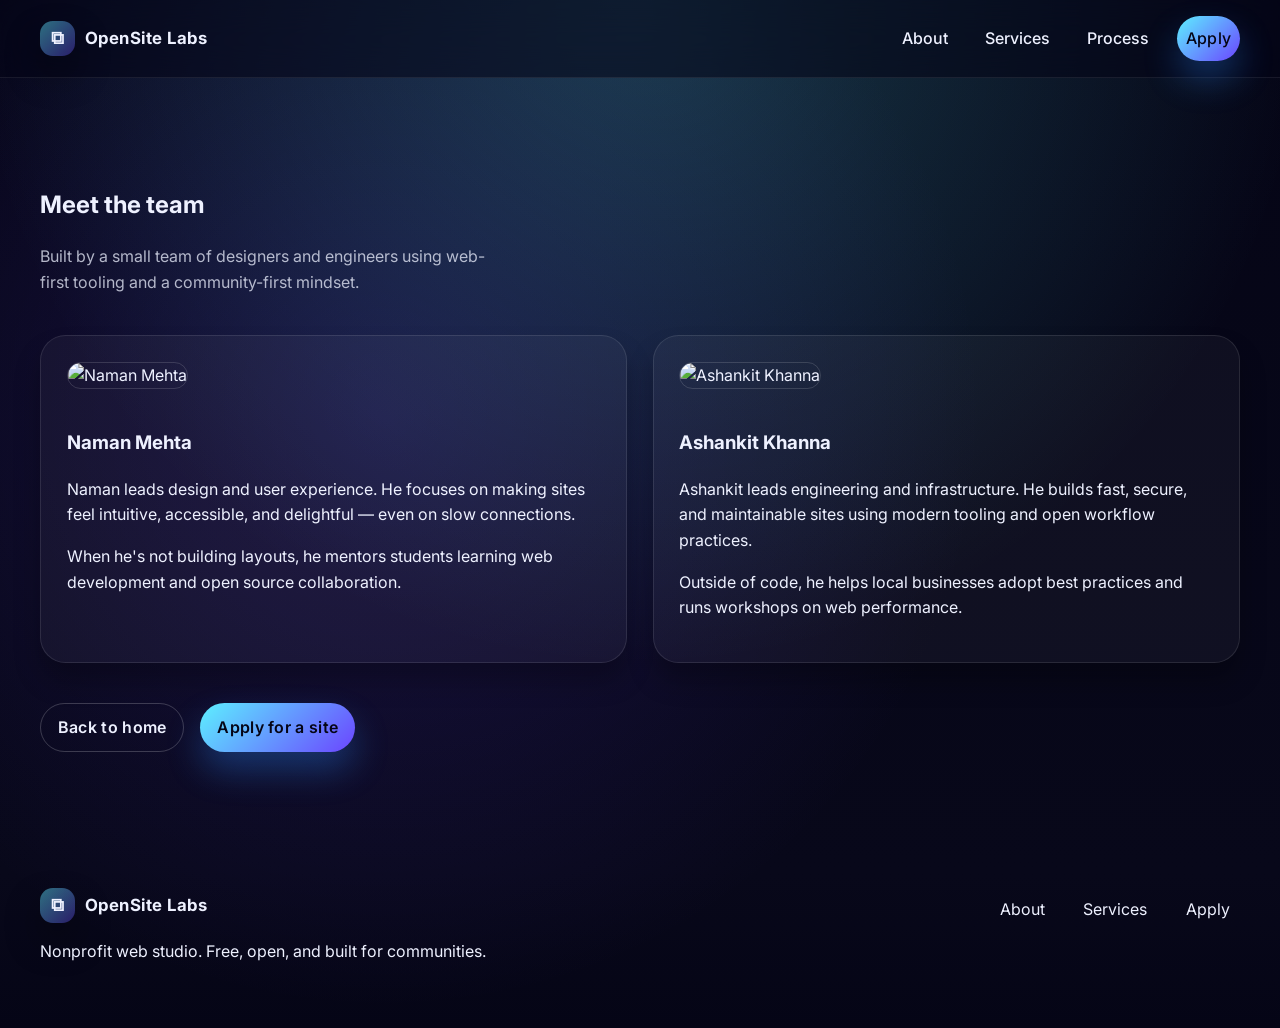
==== about.html @ 2a675b14 "Add about page and update navigation links" ====
<!DOCTYPE html>
<html lang="en">
<head>
  <meta charset="UTF-8" />
  <meta name="viewport" content="width=device-width, initial-scale=1.0" />
  <meta name="description" content="About the OpenSite Labs co-founders." />
  <title>About · OpenSite Labs</title>
  <link rel="preconnect" href="https://fonts.googleapis.com" />
  <link rel="preconnect" href="https://fonts.gstatic.com" crossorigin />
  <link href="https://fonts.googleapis.com/css2?family=Inter:wght@400;500;600;700&display=swap" rel="stylesheet" />
  <link rel="stylesheet" href="styles.css" />
</head>
<body>
  <header class="site-header">
    <div class="container header-inner">
      <a class="brand" href="index.html#home">
        <span class="brand--mark" aria-hidden="true">⧉</span>
        <span class="brand--text">OpenSite Labs</span>
      </a>
      <button class="nav-toggle" aria-label="Toggle navigation" aria-expanded="false" aria-controls="nav">
        <span class="nav-toggle__bar"></span>
        <span class="nav-toggle__bar"></span>
        <span class="nav-toggle__bar"></span>
      </button>
      <nav id="nav" class="nav">
        <a href="about.html" aria-current="page">About</a>
        <a href="index.html#services">Services</a>
        <a href="index.html#process">Process</a>
        <a href="index.html#contact" class="btn btn--primary">Apply</a>
      </nav>
    </div>
  </header>

  <main>
    <section class="section">
      <div class="container">
        <h1>Meet the team</h1>
        <p class="subhead">Built by a small team of designers and engineers using web-first tooling and a community-first mindset.</p>

        <div class="grid cards">
          <article class="card">
            <img class="profile-image" src="https://images.unsplash.com/photo-1524503033411-c9566986fc8f?auto=format&fit=crop&w=640&q=80" alt="Naman Mehta" />
            <h3>Naman Mehta</h3>
            <p>Naman leads design and user experience. He focuses on making sites feel intuitive, accessible, and delightful — even on slow connections.</p>
            <p>When he's not building layouts, he mentors students learning web development and open source collaboration.</p>
          </article>

          <article class="card">
            <img class="profile-image" src="https://images.unsplash.com/photo-1544723795-3fb6469f5b39?auto=format&fit=crop&w=640&q=80" alt="Ashankit Khanna" />
            <h3>Ashankit Khanna</h3>
            <p>Ashankit leads engineering and infrastructure. He builds fast, secure, and maintainable sites using modern tooling and open workflow practices.</p>
            <p>Outside of code, he helps local businesses adopt best practices and runs workshops on web performance.</p>
          </article>
        </div>

        <div class="cta-row">
          <a class="btn btn--ghost" href="index.html">Back to home</a>
          <a class="btn btn--primary" href="index.html#contact">Apply for a site</a>
        </div>
      </div>
    </section>
  </main>

  <footer class="footer">
    <div class="container footer-inner">
      <div>
        <div class="brand">
          <span class="brand--mark">⧉</span>
          <span class="brand--text">OpenSite Labs</span>
        </div>
        <p>Nonprofit web studio. Free, open, and built for communities.</p>
      </div>
      <div class="footer-links">
        <a href="about.html">About</a>
        <a href="index.html#services">Services</a>
        <a href="index.html#contact">Apply</a>
      </div>
    </div>
  </footer>

  <script src="script.js"></script>
</body>
</html>
---- styles.css ----
/* Base */
:root {
  --bg: #050516;
  --panel: rgba(255, 255, 255, 0.06);
  --panel-2: rgba(255, 255, 255, 0.10);
  --text: #eef1ff;
  --muted: rgba(238, 241, 255, 0.72);
  --primary: #5df0ff;
  --primary-2: #6b45ff;
  --shadow: rgba(0, 0, 0, 0.36);
  --radius: 18px;
  --wide: 1200px;
  --max: 1100px;
  --spacing: 1.25rem;
  --font: "Inter", system-ui, -apple-system, BlinkMacSystemFont, "Segoe UI", sans-serif;
}

* {
  box-sizing: border-box;
}

html {
  scroll-behavior: smooth;
}

body {
  margin: 0;
  font-family: var(--font);
  color: var(--text);
  background: radial-gradient(circle at top, rgba(93, 240, 255, 0.22), transparent 55%),
    radial-gradient(circle at 30% 40%, rgba(107, 69, 255, 0.18), transparent 55%),
    linear-gradient(180deg, #050516 0%, #08081a 85%, #050516 100%);
  line-height: 1.6;
}

a {
  color: inherit;
  text-decoration: none;
}

.container {
  width: min(100% - 2.5rem, var(--wide));
  margin: 0 auto;
}

/* Header */
.site-header {
  position: sticky;
  top: 0;
  z-index: 20;
  backdrop-filter: blur(18px);
  background: rgba(5, 5, 22, 0.55);
  border-bottom: 1px solid rgba(255, 255, 255, 0.08);
}

.header-inner {
  display: flex;
  align-items: center;
  justify-content: space-between;
  gap: 1.25rem;
  padding: 1rem 0;
}

.brand {
  display: inline-flex;
  align-items: center;
  gap: 0.6rem;
  font-weight: 700;
  letter-spacing: 0.03em;
  font-size: 1.05rem;
}

.brand--mark {
  display: inline-flex;
  align-items: center;
  justify-content: center;
  width: 2.2rem;
  height: 2.2rem;
  border-radius: 0.8rem;
  background: linear-gradient(135deg, rgba(93, 240, 255, 0.45), rgba(107, 69, 255, 0.35));
  box-shadow: 0 18px 35px rgba(0, 0, 0, 0.35);
  font-size: 1.1rem;
}

.nav {
  display: flex;
  align-items: center;
  gap: 1.2rem;
}

.nav a {
  font-weight: 500;
  padding: 0.6rem 0.55rem;
  border-radius: 999px;
  transition: background 180ms ease;
}

.nav a:hover {
  background: rgba(255, 255, 255, 0.08);
}

.btn {
  display: inline-flex;
  align-items: center;
  justify-content: center;
  gap: 0.5rem;
  border-radius: 999px;
  font-weight: 600;
  letter-spacing: 0.02em;
  padding: 0.65rem 1.05rem;
  border: 1px solid rgba(255, 255, 255, 0.18);
  background: rgba(255, 255, 255, 0.08);
  transition: transform 180ms ease, background 180ms ease, box-shadow 180ms ease;
  cursor: pointer;
}

.btn:hover {
  background: rgba(255, 255, 255, 0.14);
  transform: translateY(-1px);
  box-shadow: 0 18px 35px rgba(0, 0, 0, 0.3);
}

.btn--primary {
  background: linear-gradient(135deg, var(--primary), var(--primary-2));
  border: none;
  color: #050516;
  box-shadow: 0 18px 35px rgba(44, 139, 255, 0.32);
}

.btn--primary:hover {
  filter: brightness(1.02);
}

.btn--ghost {
  background: transparent;
  border: 1px solid rgba(255, 255, 255, 0.2);
}

.nav-toggle {
  display: none;
  border: none;
  background: transparent;
  padding: 0.5rem;
  cursor: pointer;
}

.nav-toggle__bar {
  display: block;
  width: 1.8rem;
  height: 0.18rem;
  border-radius: 999px;
  background: rgba(255, 255, 255, 0.8);
  margin: 0.28rem 0;
}

/* Hero */
.hero {
  padding: 6.5rem 0 4rem;
}

.hero-grid {
  display: grid;
  grid-template-columns: 1fr 1fr;
  gap: 3rem;
  align-items: center;
}

.hero-copy h1 {
  font-size: clamp(2.3rem, 4vw, 3.6rem);
  margin: 0 0 1rem;
  line-height: 1.05;
}

.hero-copy p {
  max-width: 44ch;
  color: var(--muted);
  margin: 0 0 2rem;
  font-size: 1.05rem;
}

.hero-actions {
  display: flex;
  flex-wrap: wrap;
  gap: 1rem;
}

.hero-visual {
  display: grid;
  place-items: center;
}

.device {
  width: clamp(280px, 42vw, 420px);
  border-radius: 3rem;
  padding: 1.2rem;
  background: linear-gradient(135deg, rgba(93, 240, 255, 0.25), rgba(107, 69, 255, 0.18));
  box-shadow: 0 30px 65px rgba(0, 0, 0, 0.35);
}

.device__screen {
  border-radius: 2.2rem;
  background: rgba(255, 255, 255, 0.06);
  padding: 1rem;
  border: 1px solid rgba(255, 255, 255, 0.22);
  backdrop-filter: blur(12px);
}

.mockup {
  background: rgba(0, 0, 0, 0.28);
  border-radius: 1.8rem;
  overflow: hidden;
}

.mockup__header {
  display: flex;
  gap: 0.6rem;
  padding: 0.8rem 0.9rem;
}

.mockup__header span {
  width: 0.55rem;
  height: 0.55rem;
  border-radius: 999px;
  background: rgba(255, 255, 255, 0.38);
}

.mockup__content {
  padding: 1.2rem;
}

.card {
  border-radius: 1.4rem;
  border: 1px solid rgba(255, 255, 255, 0.14);
  background: rgba(255, 255, 255, 0.08);
  padding: 1.2rem;
  box-shadow: 0 18px 30px rgba(0, 0, 0, 0.25);
}

.card__title {
  font-weight: 700;
  margin-bottom: 0.55rem;
}

.card__line {
  height: 3px;
  width: 55%;
  background: linear-gradient(90deg, var(--primary), var(--primary-2));
  margin: 0.75rem 0;
  border-radius: 999px;
}

.card__text {
  font-size: 0.95rem;
  line-height: 1.55;
  color: rgba(238, 241, 255, 0.78);
}

/* Sections */
.section {
  padding: 5.5rem 0;
}

.section--alt {
  background: rgba(255, 255, 255, 0.02);
  border-top: 1px solid rgba(255, 255, 255, 0.05);
  border-bottom: 1px solid rgba(255, 255, 255, 0.05);
}

.section h2 {
  margin-top: 0;
  font-size: clamp(2rem, 3vw, 2.7rem);
}

.subhead {
  margin: 0.8rem 0 2.5rem;
  max-width: 45ch;
  color: rgba(238, 241, 255, 0.74);
}

.split {
  display: grid;
  grid-template-columns: 1.2fr 0.8fr;
  gap: 3rem;
  align-items: start;
}

.stats {
  display: grid;
  gap: 1.2rem;
}

.stat {
  background: rgba(255, 255, 255, 0.06);
  border: 1px solid rgba(255, 255, 255, 0.14);
  border-radius: 1.6rem;
  padding: 1.2rem 1.25rem;
  display: flex;
  flex-direction: column;
  gap: 0.25rem;
  box-shadow: 0 14px 26px rgba(0, 0, 0, 0.24);
}

.stat__value {
  font-size: 2.2rem;
  font-weight: 700;
}

.stat__label {
  color: rgba(238, 241, 255, 0.7);
}

.grid {
  display: grid;
  gap: 1.6rem;
}

.cards {
  grid-template-columns: repeat(auto-fit, minmax(220px, 1fr));
}

.cards .card {
  padding: 1.6rem;
  border-radius: 1.6rem;
  background: rgba(255, 255, 255, 0.04);
  border: 1px solid rgba(255, 255, 255, 0.10);
  box-shadow: 0 18px 26px rgba(0, 0, 0, 0.26);
}

.profile-image {
  width: 100%;
  height: 220px;
  object-fit: cover;
  border-radius: 1.2rem;
  margin-bottom: 1.25rem;
  border: 1px solid rgba(255, 255, 255, 0.14);
}

.cta-row {
  display: flex;
  flex-wrap: wrap;
  gap: 1rem;
  margin-top: 2.5rem;
}

.card__icon {
  font-size: 1.8rem;
  margin-bottom: 0.75rem;
}

.steps {
  grid-template-columns: repeat(auto-fit, minmax(220px, 1fr));
}

.step {
  background: rgba(255, 255, 255, 0.06);
  border: 1px solid rgba(255, 255, 255, 0.13);
  border-radius: 1.6rem;
  padding: 1.6rem;
  display: flex;
  flex-direction: column;
  gap: 1rem;
  box-shadow: 0 18px 26px rgba(0, 0, 0, 0.26);
}

.step__badge {
  width: 2.4rem;
  height: 2.4rem;
  border-radius: 999px;
  display: grid;
  place-items: center;
  background: linear-gradient(135deg, var(--primary), var(--primary-2));
  font-weight: 700;
  color: #050516;
  font-size: 1.1rem;
}

.form-section {
  display: grid;
  place-items: center;
}

.form-card {
  width: min(100%, 520px);
  background: rgba(255, 255, 255, 0.05);
  border: 1px solid rgba(255, 255, 255, 0.16);
  border-radius: 2rem;
  padding: 2.5rem 2.2rem;
  box-shadow: 0 24px 55px rgba(0, 0, 0, 0.33);
}

.contact-form {
  display: grid;
  gap: 1.25rem;
}

.contact-form label {
  display: grid;
  gap: 0.5rem;
  font-size: 0.95rem;
  font-weight: 500;
  color: rgba(238, 241, 255, 0.8);
}

.contact-form input,
.contact-form textarea {
  border-radius: 1rem;
  border: 1px solid rgba(255, 255, 255, 0.16);
  background: rgba(0, 0, 0, 0.3);
  padding: 0.85rem 1rem;
  color: rgba(255, 255, 255, 0.92);
  font: inherit;
}

.contact-form input:focus,
.contact-form textarea:focus {
  outline: none;
  border-color: rgba(93, 240, 255, 0.7);
  box-shadow: 0 0 0 3px rgba(93, 240, 255, 0.18);
}

.fineprint {
  margin: 0;
  color: rgba(238, 241, 255, 0.58);
  font-size: 0.85rem;
}

/* Footer */
.footer {
  padding: 3rem 0;
}

.footer-inner {
  display: flex;
  flex-wrap: wrap;
  justify-content: space-between;
  gap: 2rem;
  align-items: flex-start;
}

.footer .brand {
  display: inline-flex;
  align-items: center;
  gap: 0.6rem;
  font-weight: 700;
}

.footer-links {
  display: flex;
  flex-wrap: wrap;
  gap: 1.1rem;
  align-items: center;
}

.footer-links a {
  padding: 0.6rem 0.65rem;
  border-radius: 999px;
  transition: background 180ms ease;
}

.footer-links a:hover {
  background: rgba(255, 255, 255, 0.08);
}

/* Responsive */
@media (max-width: 950px) {
  .hero-grid {
    grid-template-columns: 1fr;
    gap: 2.5rem;
  }

  .split {
    grid-template-columns: 1fr;
  }

  .header-inner {
    padding: 1rem 0;
  }
}

@media (max-width: 720px) {
  .nav {
    position: fixed;
    inset: 0;
    padding-top: 6rem;
    flex-direction: column;
    background: rgba(5, 5, 22, 0.93);
    backdrop-filter: blur(20px);
    gap: 1.5rem;
    transform: translateX(100%);
    transition: transform 240ms ease;
  }

  .nav.open {
    transform: translateX(0);
  }

  .nav-toggle {
    display: inline-flex;
  }

  .nav a {
    padding: 0.9rem 1.2rem;
  }
}
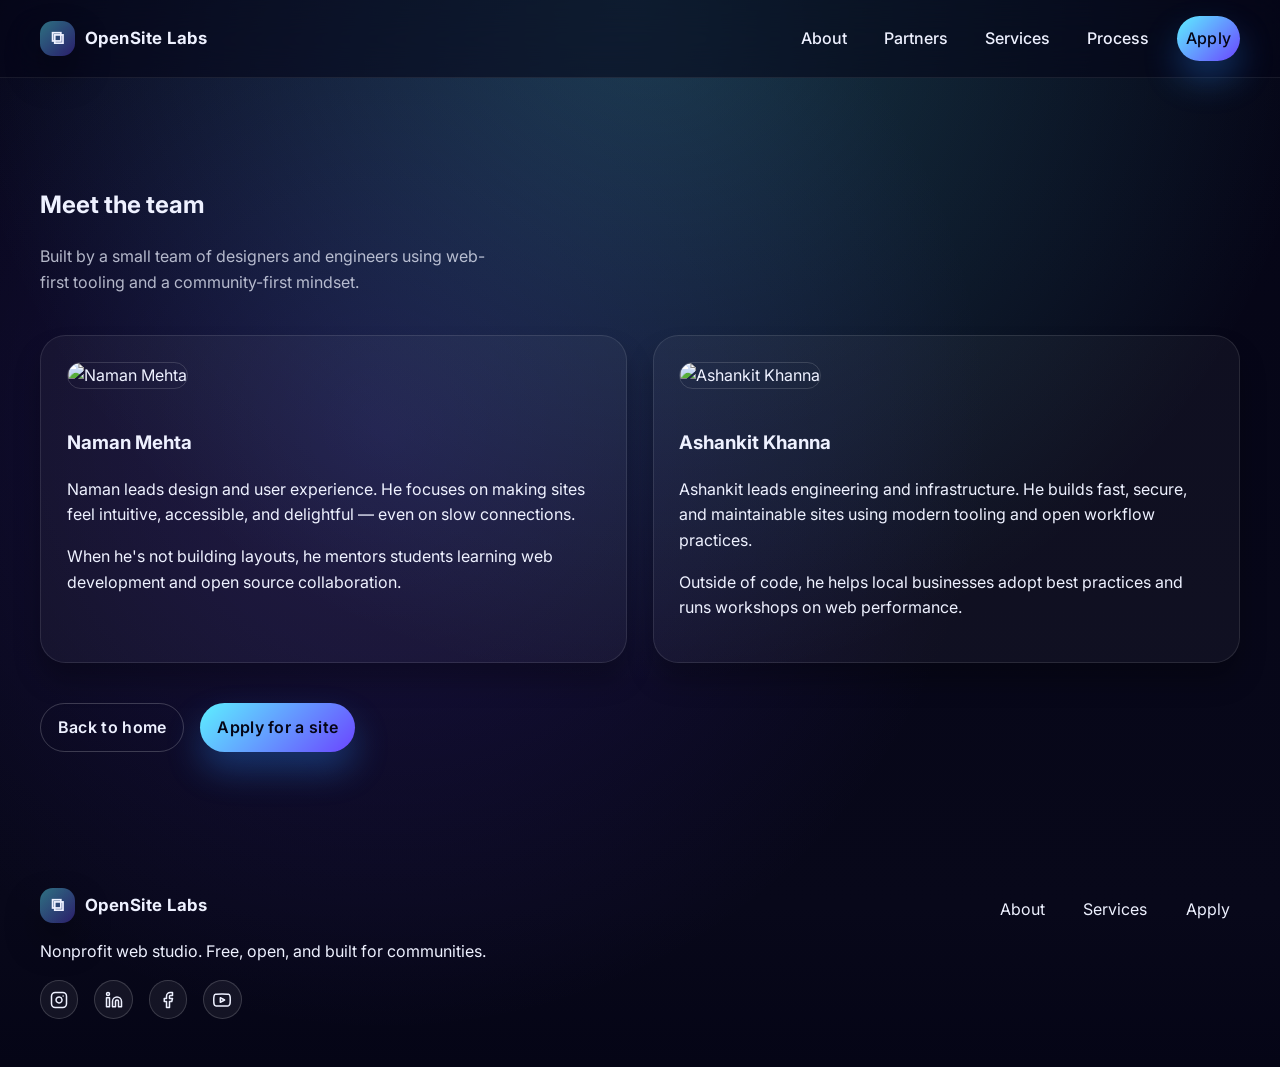
==== commit 2415884d: "svgs for socials" ====
--- a/about.html
+++ b/about.html
@@ -24,6 +24,7 @@
       </button>
       <nav id="nav" class="nav">
         <a href="about.html" aria-current="page">About</a>
+        <a href="partners.html">Partners</a>
         <a href="index.html#services">Services</a>
         <a href="index.html#process">Process</a>
         <a href="index.html#contact" class="btn btn--primary">Apply</a>
@@ -69,6 +70,34 @@
           <span class="brand--text">OpenSite Labs</span>
         </div>
         <p>Nonprofit web studio. Free, open, and built for communities.</p>
+
+        <div class="social-links" aria-label="Social links">
+          <a href="#" target="_blank" rel="noopener" aria-label="Instagram">
+            <svg width="18" height="18" viewBox="0 0 24 24" fill="none" stroke="currentColor" stroke-width="2" stroke-linecap="round" stroke-linejoin="round" xmlns="http://www.w3.org/2000/svg">
+              <rect x="2" y="2" width="20" height="20" rx="5" ry="5"></rect>
+              <path d="M16 11.37A4 4 0 1 1 12.63 8 4 4 0 0 1 16 11.37z"></path>
+              <line x1="17.5" y1="6.5" x2="17.51" y2="6.5"></line>
+            </svg>
+          </a>
+          <a href="#" target="_blank" rel="noopener" aria-label="LinkedIn">
+            <svg width="18" height="18" viewBox="0 0 24 24" fill="none" stroke="currentColor" stroke-width="2" stroke-linecap="round" stroke-linejoin="round" xmlns="http://www.w3.org/2000/svg">
+              <path d="M16 8a6 6 0 0 1 6 6v7h-4v-7a2 2 0 0 0-2-2 2 2 0 0 0-2 2v7h-4v-7a6 6 0 0 1 6-6z"></path>
+              <rect x="2" y="9" width="4" height="12"></rect>
+              <circle cx="4" cy="4" r="2"></circle>
+            </svg>
+          </a>
+          <a href="#" target="_blank" rel="noopener" aria-label="Facebook">
+            <svg width="18" height="18" viewBox="0 0 24 24" fill="none" stroke="currentColor" stroke-width="2" stroke-linecap="round" stroke-linejoin="round" xmlns="http://www.w3.org/2000/svg">
+              <path d="M18 2h-3a5 5 0 0 0-5 5v3H7v4h3v8h4v-8h3l1-4h-4V7a1 1 0 0 1 1-1h3z"></path>
+            </svg>
+          </a>
+          <a href="#" target="_blank" rel="noopener" aria-label="YouTube">
+            <svg width="18" height="18" viewBox="0 0 24 24" fill="none" stroke="currentColor" stroke-width="2" stroke-linecap="round" stroke-linejoin="round" xmlns="http://www.w3.org/2000/svg">
+              <path d="M22.54 6.42a2.78 2.78 0 0 0-1.94-2C18.88 4 12 4 12 4s-6.88 0-8.6.42a2.78 2.78 0 0 0-1.94 2C1 8.11 1 12 1 12s0 3.89.46 5.58a2.78 2.78 0 0 0 1.94 2c1.72.42 8.6.42 8.6.42s6.88 0 8.6-.42a2.78 2.78 0 0 0 1.94-2C23 15.89 23 12 23 12s0-3.89-.46-5.58z"></path>
+              <polygon points="9.75 15.02 15.5 12 9.75 8.98 9.75 15.02"></polygon>
+            </svg>
+          </a>
+        </div>
       </div>
       <div class="footer-links">
         <a href="about.html">About</a>
--- a/styles.css
+++ b/styles.css
@@ -284,9 +284,39 @@
   align-items: start;
 }
 
+.split--single {
+  grid-template-columns: 1fr;
+}
+
 .stats {
   display: grid;
+  grid-auto-flow: column;
+  grid-auto-columns: minmax(210px, 1fr);
   gap: 1.2rem;
+  justify-content: center;
+  justify-items: center;
+  margin-top: 2.5rem;
+}
+
+.stat {
+  text-align: center;
+}
+
+.stat-link {
+  display: block;
+  text-decoration: none;
+  color: inherit;
+}
+
+.stat-link .stat {
+  height: 100%;
+}
+
+@media (max-width: 720px) {
+  .stats {
+    grid-auto-flow: row;
+    grid-auto-columns: 1fr;
+  }
 }
 
 .stat {
@@ -442,6 +472,30 @@
   align-items: center;
   gap: 0.6rem;
   font-weight: 700;
+}
+
+.social-links {
+  display: flex;
+  flex-wrap: wrap;
+  gap: 1rem;
+  align-items: center;
+}
+
+.social-links a {
+  display: inline-flex;
+  align-items: center;
+  justify-content: center;
+  width: 2.4rem;
+  height: 2.4rem;
+  border-radius: 999px;
+  border: 1px solid rgba(255, 255, 255, 0.16);
+  background: rgba(255, 255, 255, 0.06);
+  transition: transform 180ms ease, background 180ms ease;
+}
+
+.social-links a:hover {
+  background: rgba(255, 255, 255, 0.14);
+  transform: translateY(-1px);
 }
 
 .footer-links {
